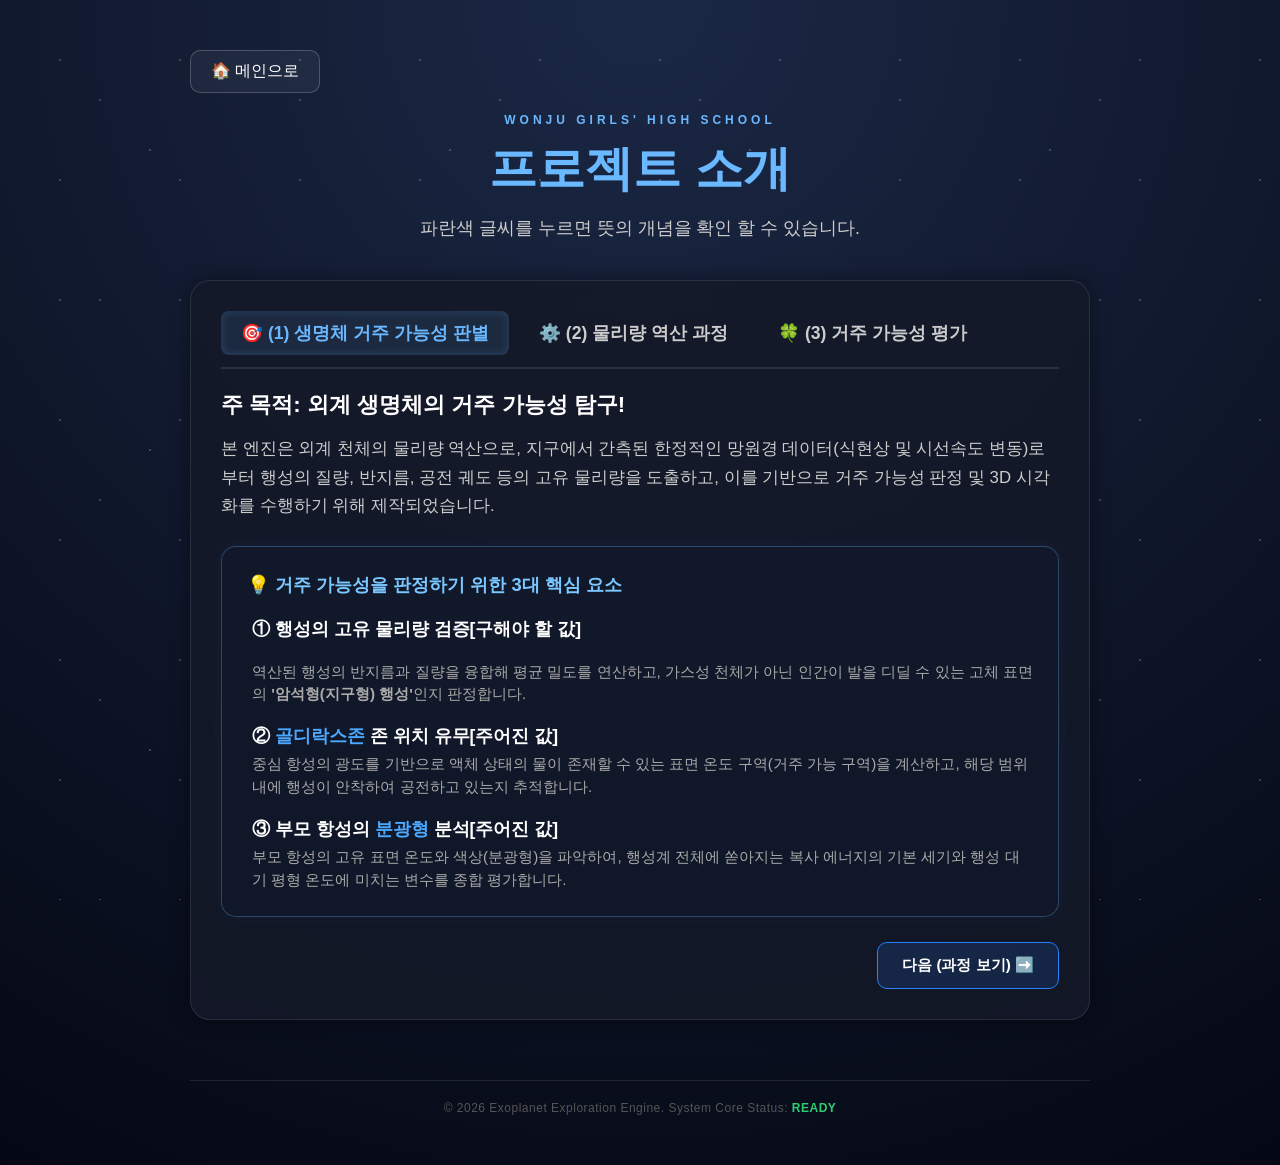
==== about.html @ 078c5d53 "Add files via upload" ====
<!DOCTYPE html>
<html lang="ko">
<head>
    <meta charset="UTF-8">
    <meta name="viewport" content="width=device-width, initial-scale=1.0">
    <title>About - Exoplanet Exploration Engine</title>
    
    <!-- 공통 메인 스타일시트 연결 -->
    <link rel="stylesheet" href="style.css">
    
    <style>
        /* 추가적인 약식 레이아웃 보정용 스타일 */
        .container {
            max-width: 900px;
            margin: 0 auto;
            padding: 20px 0;
        }
        .btn-back-wrapper {
            margin-bottom: 20px;
        }

        /* ========================================================
           ⚠️ [오류 해결 핵심] 서브 섹션 탭 전환용 디스플레이 제어
           ======================================================== */
        .sub-section {
            display: none; /* 평소에는 화면에서 아예 숨김 */
            opacity: 0;
        }
        
        .sub-section.active {
            display: block; /* active 클래스가 붙은 탭만 화면에 표시 */
            animation: subFadeIn 0.5s ease-out forwards;
        }

        @keyframes subFadeIn {
            from { opacity: 0; transform: translateY(10px); }
            to { opacity: 1; transform: translateY(0); }
        }
    </style>
</head>
<body>

<div class="container">

    <!-- 🏠 메인 화면 복귀 버튼 -->
    <div class="btn-back-wrapper">
        <button onclick="location.href='index.html'" style="background: rgba(255,255,255,0.05); border: 1px solid rgba(255,255,255,0.2); padding: 10px 20px;">
            🏠 메인으로
        </button>
    </div>

    <!-- 🚀 대헤더 (index.html 컨셉 상속) -->
    <header>
        <div class="agency-tag">Wonju Girls' High School</div>
        <h1>프로젝트 소개</h1>
        <p>파란색 글씨를 누르면 뜻의 개념을 확인 할 수 있습니다.</p>
    </header>

    <main>
        <!-- 프로젝트 목표 / 과정 / 평가 인터랙티브 카드 -->
        <section class="section-container">
            
            <!-- 상단 제어 탭 메뉴 (3개로 확장) -->
            <div class="tab-menu" style="display: flex; gap: 10px; margin-bottom: 20px;">
                <button id="tab-goal" class="tab-btn active" onclick="switchSubSection('goal')">🎯 (1) 생명체 거주 가능성 판별</button>
                <button id="tab-process" class="tab-btn" onclick="switchSubSection('process')">⚙️ (2) 물리량 역산 과정</button>
                <button id="tab-eval" class="tab-btn" onclick="switchSubSection('eval')">🍀 (3) 거주 가능성 평가</button>
            </div>

            <!-- 내용 래퍼 슬라이드 -->
            <div class="slider-wrapper">
                
                <!-- [서브 섹션 A] 프로젝트 목표 -->
                <div id="sub-goal" class="sub-section active">
                    <div class="content-box">
                        <h3>주 목적: 외계 생명체의 거주 가능성 탐구!</h3>
                        <p>본 엔진은 외계 천체의 물리량 역산으로, 지구에서 간측된 한정적인 망원경 데이터(식현상 및 시선속도 변동)로부터 행성의 질량, 반지름, 공전 궤도 등의 고유 물리량을 도출하고, 이를 기반으로 거주 가능성 판정 및 3D 시각화를 수행하기 위해 제작되었습니다. </p>
                        
                          <!-- 3대 조건 하이라이트 박스 -->
                        <div class="highlight-box">
                            <h4>💡 거주 가능성을 판정하기 위한 3대 핵심 요소</h4>
                            <ul class="clean-list">
                                <li>
                                    <strong >① 행성의 고유 물리량 검증[구해야 할 값]</strong><p></p>
                                    <span class="desc">역산된 행성의 반지름과 질량을 융합해 평균 밀도를 연산하고, 가스성 천체가 아닌 인간이 발을 디딜 수 있는 고체 표면의 <b>'암석형(지구형) 행성'</b>인지 판정합니다.</span>
                                </li>
                                <li>
                                    <strong>② <span style="color:rgb(77, 169, 255)", onclick="showWordMeaning(event, '골디락스존', '행성 표면에 액체 상태의 물이 존재할 수 있는 적절한 거리의 영역,  행성이 부모항성에서 너무 가까우면 물이 모두 증발하고,너무 멀면 물이 얼어붙는다.')">골디락스존 </span> 존 위치 유무[주어진 값]</strong>
                                    <span class="desc">중심 항성의 광도를 기반으로 액체 상태의 물이 존재할 수 있는 표면 온도 구역(거주 가능 구역)을 계산하고, 해당 범위 내에 행성이 안착하여 공전하고 있는지 추적합니다.</span>
                                </li>
                                <li>
                                    <strong>③ 부모 항성의 <span style="color:rgb(77, 169, 255)", onclick="showWordMeaning(event, '분광형', '별의 표면 온도와 빛의 스펙트럼 특성에 따라 별을 분류한 기준 , O B A F G K M 순으로 있으며 태양은 M형에 속함.')">분광형</span> 분석[주어진 값]</strong>
                                    <span class="desc">부모 항성의 고유 표면 온도와 색상(분광형)을 파악하여, 행성계 전체에 쏟아지는 복사 에너지의 기본 세기와 행성 대기 평형 온도에 미치는 변수를 종합 평가합니다.</span>
                                </li>
                            </ul>
                        </div>
                    </div>
                    
                    <!-- 우측 하단 다음 가기 버튼 -->
                    <div style="text-align: right; margin-top: 25px;">
                        <button class="next-slide-btn" onclick="switchSubSection('process')">다음 (과정 보기) ➡️</button>
                    </div>
                </div>


          <!-- [서브 섹션 B] 탐사 및 분석 과정 -->
                <div id="sub-process" class="sub-section">
                    <div class="content-box">
                        <h3><strong>① 행성의 고유 물리량 값</strong>을 위한<span style="color:rgb(77, 169, 255)", onclick="showWordMeaning(event, '역산과정', '역산 = 결과나 관측값으로부터 원래의 물리량이나 원인을 거꾸로 계산하는 것.')">역산 과정! </span> </h3>
                        
                        <!-- 전제 조건 가이드 박스 -->
                        <div class="premise-box">
                            <strong>📌 탐사 전제 조건 안내</strong><br>
                            지구의 고성능 천체 망원경으로 외계 행성계를 관측할 때, <u>부모 항성의 기본 제원(질량, 반지름 등)은 기확보했으나 행성의 물리적 수치는 전혀 모르는 상태</u>에서 출발합니다. 즉, 식현상으로 인한 광도 저하나 도플러 효과에 의한 시선속도 흔들림처럼 <b>망원경으로 간접 관측해 낸 힌트 데이터만 쥔 상태를 전제</b>로 역산 연산이 시작됩니다.
                        </div>

                        <!-- 촘촘한 플로우차트 대시보드 -->
                        <div class="flowchart">
                            <div class="flow-step">
                                <div class="step-num">01</div>
                                <div class="step-txt">
                                    <strong>간접 관측 데이터 확보</strong>
                                    <small>항성 기본 스펙 기반, 행성 통과에 의한 빛 감소량 & 항성의 흔들림 속도 측정</small>
                                </div>
                            </div>
                            <div class="flow-arrow">⬇️</div>
  <div class="flow-step">
    <div class="step-num">02</div>
    <div class="step-txt">
        <strong>물리량 역산 과정 </strong>
        <small>정방향 예측이 아닌, 관측된 결과치 플럭스에서 수식을 통해 본래의 물리량을 거꾸로 도출</small>
        
        <!-- ========================================================
             🔬 역산 엔진에 사용된 6대 핵심 물리 공식 라인업 (한글 명칭 버전)
             ======================================================== -->
        <div class="formula-grid" style="display: grid; grid-template-columns: repeat(2, 1fr); gap: 12px; margin-top: 15px; text-align: left;">
            
            <!-- 1. 식현상과 행성 반지름 -->
            <div class="formula-card" style="background: rgba(255,255,255,0.02); border: 1px solid rgba(106, 184, 255, 0.2); border-radius: 6px; padding: 10px 12px;">
                <span style="color: #6ab8ff; font-size: 0.8rem; font-weight: bold; display: block; margin-bottom: 2px;">① 행성 반지름 역산 (식현상)</span>
                <span style="font-family: 'Courier New', monospace; color: #fff; font-size: 0.9rem; display: block; margin-bottom: 4px; letter-spacing: -0.5px;">행성 반지름 = 항성 반지름 × √광도 감소량</span>
                <small style="color: #aaa; font-size: 0.75rem; display: block; line-height: 1.3;">행성이 별을 가릴 때 발생하는 빛의 감소 비율(식현상 깊이)을 분석하여 행성의 실제 크기를 도출</small>
            </div>

            <!-- 2. 시선속도와 행성 질량 -->
            <div class="formula-card" style="background: rgba(255,255,255,0.02); border: 1px solid rgba(106, 184, 255, 0.2); border-radius: 6px; padding: 10px 12px;">
                <span style="color: #6ab8ff; font-size: 0.8rem; font-weight: bold; display: block; margin-bottom: 2px;">② 행성 최소 질량 역산 (시선속도)</span>
                <span style="font-family: 'Courier New', monospace; color: #fff; font-size: 0.9rem; display: block; margin-bottom: 4px; letter-spacing: -0.5px;">행성 질량 ∝ 시선속도 변화량 × 항성 질량^(2/3) × 공전 주기^(1/3)</span>
                <small style="color: #aaa; font-size: 0.75rem; display: block; line-height: 1.3;">중력 인력으로 인해 흔들리는 부모 항성의 시선속도 크기와 공전 주기를 측정하여 행성의 최소 질량을 계산</small>
            </div>

            <!-- 3. 케플러 제3법칙 -->
            <div class="formula-card" style="background: rgba(255,255,255,0.02); border: 1px solid rgba(106, 184, 255, 0.2); border-radius: 6px; padding: 10px 12px;">
                <span style="color: #6ab8ff; font-size: 0.8rem; font-weight: bold; display: block; margin-bottom: 2px;">③ 공전 궤도 장반경 (조화의 법칙)</span>
                <span style="font-family: 'Courier New', monospace; color: #fff; font-size: 0.9rem; display: block; margin-bottom: 4px; letter-spacing: -0.5px;">공전 궤도 반지름^3 = 공전 주기^2 × 항성 질량</span>
                <small style="color: #aaa; font-size: 0.75rem; display: block; line-height: 1.3;">케플러 제3법칙(조화의 법칙)을 통해 관측된 행성의 공전 주기와 항성 무게로부터 둘 사이의 평균 거리를 산출</small>
            </div>

            <!-- 4. 부모 항성의 광도 -->
            <div class="formula-card" style="background: rgba(255,255,255,0.02); border: 1px solid rgba(106, 184, 255, 0.2); border-radius: 6px; padding: 10px 12px;">
                <span style="color: #6ab8ff; font-size: 0.8rem; font-weight: bold; display: block; margin-bottom: 2px;">④ 부모 항성의 절대 광도 연산</span>
                <span style="font-family: 'Courier New', monospace; color: #fff; font-size: 0.9rem; display: block; margin-bottom: 4px; letter-spacing: -0.5px;">항성 광도 = 4π × 항성 반지름^2 × 슈테판상수 × 항성 온도^4</span>
                <small style="color: #aaa; font-size: 0.75rem; display: block; line-height: 1.3;">슈테판-볼츠만 법칙을 적용하여 부모 항성의 크기와 표면 온도로부터 별이 초당 방출하는 총 에너지를 계산</small>
            </div>

            <!-- 5. 행성 대기 평형 온도 -->
            <div class="formula-card" style="background: rgba(255,255,255,0.02); border: 1px solid rgba(106, 184, 255, 0.2); border-radius: 6px; padding: 10px 12px;">
                <span style="color: #6ab8ff; font-size: 0.8rem; font-weight: bold; display: block; margin-bottom: 2px;">⑤ 행성 대기 평형 온도 역산</span>
                <span style="font-family: 'Courier New', monospace; color: #fff; font-size: 0.9rem; display: block; margin-bottom: 4px; letter-spacing: -0.5px;">행성 온도 = 항성 온도 × √(항성 반지름 / (2 × 공전 궤도 반지름)) × (1 - 반사율)^(1/4)</span>
                <small style="color: #aaa; font-size: 0.75rem; display: block; line-height: 1.3;">별과 행성의 거리, 항성의 열에너지, 행성 표면의 빛 반사율을 종합하여 대기가 도달할 열평형 온도를 추정</small>
            </div>

            <!-- 6. 행성 평균 밀도 -->
            <div class="formula-card" style="background: rgba(255,255,255,0.02); border: 1px solid rgba(106, 184, 255, 0.2); border-radius: 6px; padding: 10px 12px;">
                <span style="color: #6ab8ff; font-size: 0.8rem; font-weight: bold; display: block; margin-bottom: 2px;">⑥ 행성 평균 밀도 및 성분 판정</span>
                <span style="font-family: 'Courier New', monospace; color: #fff; font-size: 0.9rem; display: block; margin-bottom: 4px; letter-spacing: -0.5px;">행성 밀도 = 행성 질량 / ((4/3) × π × 행성 반지름^3)</span>
                <small style="color: #aaa; font-size: 0.75rem; display: block; line-height: 1.3;">최종 역산된 질량과 부피를 이용해 평균 밀도를 구하고 목성형(가스)인지 지구형(암석)인지 판정</small>
            </div>

        </div>
    </div>
</div>
                            
                            <div class="flow-arrow">⬇️</div>
                            <div class="flow-step">
                                <div class="step-num">03</div>
                                <div class="step-txt">
                                    <strong>계산된 물리량 확정</strong>
                                    <small>연산 수식 체인을 통과하여 행성의 실제 반지름, 질량, 공전 궤도 반경 데이터 결정</small>

                                </div>
                            </div>
                        </div>
                    </div>
                    <div style="text-align: right; margin-top: 25px;">
                        <button class="next-slide-btn" onclick="switchSubSection('eval')">다음 (평가 보기) ➡️</button>
                    </div>
                </div>

                <!-- [서브 섹션 C] 거주 가능성 평가 (새로 이동해 온 04, 05단계) -->
                <div id="sub-eval" class="sub-section">
                    <div class="content-box">
                       
                    

                        <div class="flowchart">
                            <div class="flow-step" >
                                <div class="step-num" >04</div>
                                <div class="step-txt">
                                    <strong>거주 가능성 평가</strong>
                                    <p>각 요소에 가중치 줘서 퍼센트로 계산</p>
                                      <strong>① 행성의 고유 물리량 값 *0.2</strong>
                        <strong>② 골디락스존 위치 유무 *0.4</strong>
                        <strong>③ 부모항성의 분광형 * 0.4</strong>
                        <strong>=> ??? %</strong>
                                </div>
                            </div>
                            <div class="flow-arrow">⬇️</div>
                            <div class="flow-step" >
                                <div class="step-num" >05</div>
                                <div class="step-txt">
                                    <strong>행성 3D 그래픽 시각화</strong>
                                    <small>Three.js WebGL 엔진을 연동하여 계산된 물리적 스케일, 항성과의 거리, 표면 환경 상태를 반영한 가상 행성 공간 구현 및 DB 등록</small>
                                </div>

                                
                            </div>
                             <div class="flow-step" >
                             
                                <div class="step-txt">
                                    <strong>+ 거주가능성 60% 이상시 외계인 등장 기능!</strong>
                                    
                                </div>

                                
                            </div>
                            
                            
                        </div>
                    </div>
                    <div style="text-align: left; margin-top: 25px;">
                        <button class="next-slide-btn" onclick="switchSubSection('process')">⬅️ 이전 (과정 보기)</button>
                    </div>
                </div>

            </div>
        </section>
        
        <!-- 💡 4) 계산 이론과 5) 사용된 데이터 카드가 들어설 공간 레이아웃 예약 -->
        <div id="about-theory-placeholder"></div>
        <div id="about-data-placeholder"></div>
    </main>

    <!-- 🌌 푸터 -->
    <footer class="intro-footer" style="text-align: center; margin-top: 60px; border-top: 1px solid rgba(255,255,255,0.1); padding-top: 20px;">
        <p>© 2026 Exoplanet Exploration Engine. System Core Status: <span class="status-online">READY</span></p>
    </footer>

</div>

<!-- ⚙️ 탭 전환 인터랙티브 자바스크립트 엔진 -->
<script>
function switchSubSection(type) {
    // 1. 모든 서브 섹션 화면 비활성화 및 숨김
    document.getElementById('sub-goal').classList.remove('active');
    document.getElementById('sub-process').classList.remove('active');
    document.getElementById('sub-eval').classList.remove('active');
    
    // 2. 상단 모든 탭 버튼 활성화 불빛 제거
    document.getElementById('tab-goal').classList.remove('active');
    document.getElementById('tab-process').classList.remove('active');
    document.getElementById('tab-eval').classList.remove('active');

    // 3. 사용자가 누른 서브 타겟만 명확하게 활성화 전환
    if (type === 'goal') {
        document.getElementById('sub-goal').classList.add('active');
        document.getElementById('tab-goal').classList.add('active');
    } else if (type === 'process') {
        document.getElementById('sub-process').classList.add('active');
        document.getElementById('tab-process').classList.add('active');
    } else if (type === 'eval') {
        document.getElementById('sub-eval').classList.add('active');
        document.getElementById('tab-eval').classList.add('active');
    }
}
// 단어 뜻 말풍선 팝업 띄우기
function showWordMeaning(event, word, definition) {
    // 이벤트 전파를 막아서 document 클릭 이벤트와 겹치지 않게 함
    event.stopPropagation();

    // 기존에 열려있는 말풍선 팝업이 있다면 먼저 제거
    const prevTooltip = document.getElementById('word-tooltip-box');
    if (prevTooltip) prevTooltip.remove();

    // 말풍선 레이아웃 생성
    const tooltip = document.createElement('div');
    tooltip.id = 'word-tooltip-box';
    tooltip.style = `
        position: absolute;
        background: #11192c;
        border: 1px solid #6ab8ff;
        border-radius: 8px;
        padding: 12px 16px;
        max-width: 280px;
        box-shadow: 0 6px 20px rgba(0, 0, 0, 0.7), 0 0 10px rgba(106, 184, 255, 0.2);
        z-index: 1000;
        font-size: 0.9rem;
        line-height: 1.5;
        color: #cccccc;
        word-break: keep-all;
    `;

    // 안에 들어갈 내용 세팅 (단어 제목은 밝은 하늘색)
    tooltip.innerHTML = `
        <strong style="display:block; color:#6ab8ff; margin-bottom:4px;">💡 ${word}</strong>
        <span>${definition}</span>
    `;

    document.body.appendChild(tooltip);

    // 클릭한 요소(span)의 화면상 절대 위치 계산
    const rect = event.target.getBoundingClientRect();
    const scrollTop = window.pageYOffset || document.documentElement.scrollTop;
    const scrollLeft = window.pageXOffset || document.documentElement.scrollLeft;

    // 말풍선이 단어 바로 위에 위치하도록 좌표 설정 (단어 중앙 정렬 및 위로 8px 띄움)
    tooltip.style.left = (rect.left + scrollLeft + rect.width / 2 - tooltip.offsetWidth / 2) + 'px';
    tooltip.style.top = (rect.top + scrollTop - tooltip.offsetHeight - 8) + 'px';
}

// 화면의 다른 아무 곳이나 누르면 뜬 말풍선이 자동으로 닫히도록 설정
document.addEventListener('click', function() {
    const tooltip = document.getElementById('word-tooltip-box');
    if (tooltip) tooltip.remove();
});
</script>

</body>
</html>
---- style.css ----
/* ===== 기본 설정 ===== */
*{
    margin:0;
    padding:0;
    box-sizing:border-box;
}

body{
    background: radial-gradient(circle at top,#1b2845,#050814);
    color:white;
    font-family:'Segoe UI',sans-serif;
    min-height:100vh;
    padding:30px;
    overflow-x:hidden;
}

/* ===== 별 배경 효과 ===== */
body::before{
    content:'';
    position:fixed;
    width:100%;
    height:100%;
    top:0;
    left:0;
    background-image:
        radial-gradient(white 1px,transparent 1px),
        radial-gradient(white 1px,transparent 1px),
        radial-gradient(white 1px,transparent 1px);
    background-size: 120px 120px, 200px 200px, 300px 300px;
    opacity:0.2;
    z-index:-1;
}

/* ===== 헤더 ===== */
header{
    text-align:center;
    margin-bottom:40px;
}
header h1{
    font-size:3rem;
    margin-bottom:15px;
    color:#6ab8ff;
}
header p{
    color:#cccccc;
    font-size:1.1rem;
}

/* ===== 카드 ===== */
.card{
    background:rgba(20,25,40,0.85);
    border:1px solid rgba(255,255,255,0.1);
    border-radius:20px;
    padding:25px;
    margin-bottom:30px;
    box-shadow: 0 0 20px rgba(0,0,0,0.4);
    backdrop-filter:blur(10px);
}
.card h2{
    margin-bottom:20px;
    color:#7cc7ff;
}

/* ===== 메인 버튼 ===== */
.main-panel{
    text-align:center;
    margin-bottom:30px;
}
button{
    background:#2a7fff;
    color:white;
    border:none;
    border-radius:10px;
    padding:15px 25px;
    font-size:16px;
    cursor:pointer;
    transition:0.3s;
}
button:hover{
    transform:scale(1.05);
    background:#4492ff;
}

/* ===== 관측 데이터 ===== */
.grid{
    display:grid;
    grid-template-columns:1fr 1fr;
    gap:20px;
}
.item{
    background:#11192c;
    padding:20px;
    border-radius:15px;
}
.item h3{
    margin-bottom:15px;
    color:#79d6ff;
}
.item p{
    margin:10px 0;
    line-height:1.6;
}

/* ===== 계산 과정 ===== */
#calculationLog{
    background:black;
    border-radius:15px;
    padding:20px;
    font-family:Consolas,monospace;
    line-height:1.8;
    min-height:250px;
    overflow:auto;
    border:1px solid #333;
}

/* ===== 테이블 ===== */
table{
    width:100%;
    border-collapse:collapse;
}
th{
    background:#203860;
    padding:15px;
}
td{
    padding:15px;
    text-align:center;
    border-bottom:1px solid rgba(255,255,255,0.1);
}

/* ===== 거주 가능성 ===== */
.habitability{
    text-align:center;
}
.percent{
    width:170px;
    height:170px;
    border-radius:50%;
    border:8px solid #3da8ff;
    margin:auto;
    display:flex;
    justify-content:center;
    align-items:center;
    font-size:2rem;
    font-weight:bold;
    box-shadow: 0 0 30px rgba(61,168,255,0.5);
}
#habitabilityLevel{
    margin-top:20px;
    font-size:1.8rem;
}
#habitabilityReason{
    margin-top:15px;
    color:#cccccc;
}

/* ===== 시뮬레이션 통합 뷰 레이아웃 고도화 ===== */
.simulation-wrapper {
    position: relative;
    width: 100%;
    height: 550px;
    border-radius: 15px;
    overflow: hidden;
    border: 1px solid rgba(255, 255, 255, 0.1);
}

/* 하단의 Three.js 3D 공간 */
#canvas-container {
    width: 100%;
    height: 100%;
    background-color: #02040a;
    position: absolute;
    top: 0;
    left: 0;
    z-index: 1;
    cursor: grab;
}
#canvas-container:active {
    cursor: grabbing;
}

/* 3D 화면 위의 2D 정보 레이어 HUD (마우스 클릭 무시 처리) */
.hud-layer {
    position: absolute;
    top: 0;
    left: 0;
    width: 100%;
    height: 100%;
    z-index: 2;
    pointer-events: none; /* 중요: 클릭이나 마우스 회전 드래그가 뚫고 아래 3D 캔버스로 전달되게 설정 */
    display: flex;
    justify-content: space-between;
    padding: 20px;
}

/* HUD 개별 유리 판넬 효과 */
.hud-panel {
    background: rgba(10, 15, 30, 0.75);
    border: 1px solid rgba(255, 255, 255, 0.15);
    border-radius: 12px;
    padding: 15px;
    pointer-events: auto; /* HUD 패널 내부 요소들은 클릭 및 호버가 가능하게 환원 */
    backdrop-filter: blur(8px);
    box-shadow: 0 4px 15px rgba(0,0,0,0.5);
    height: fit-content;
}

/* 1. 스펙 인디케이터 패널 */
.spec-indicator {
    width: 260px;
}
.spec-indicator h3 {
    font-size: 1rem;
    color: #6ab8ff;
    margin-bottom: 12px;
    border-bottom: 1px solid rgba(255,255,255,0.1);
    padding-bottom: 5px;
}
.spec-item {
    font-size: 0.9rem;
    margin: 10px 0;
    display: flex;
    align-items: center;
    color: #ddd;
}
.spec-item span {
    color: #ff9900;
    margin: 0 8px;
    font-weight: bold;
}
.spec-item strong {
    color: #fff;
    text-shadow: 0 0 5px rgba(255,255,255,0.4);
}

/* 2. 2D 비교 패널 */
.size-comparison {
    width: 280px;
}
.size-comparison h3 {
    font-size: 1rem;
    color: #6ab8ff;
    margin-bottom: 12px;
    border-bottom: 1px solid rgba(255,255,255,0.1);
    padding-bottom: 5px;
}
.comp-box {
    display: flex;
    justify-content: space-around;
    align-items: flex-end;
    min-height: 120px;
    padding: 10px 0;
}
.planet-circle-wrapper {
    display: flex;
    flex-direction: column;
    align-items: center;
    font-size: 0.75rem;
    color: #ccc;
    width: 50%;
    text-align: center;
}

/* 크기 비교용 2D 원형 공통 디자인 */
.circle {
    border-radius: 50%;
    margin-bottom: 10px;
    transition: width 0.5s, height 0.5s, background 0.5s;
    box-shadow: inset -4px -4px 10px rgba(0,0,0,0.6);
}
/* 지구 기준 크기 */
.earth-circle {
    width: 30px;
    height: 30px;
    background: radial-gradient(circle at 30% 30%, #5ce1e6, #004b93);
    box-shadow: 0 0 10px rgba(92, 225, 230, 0.5);
}
/* 로드될 가변 외계행성 크기 */
.exoplanet-circle {
    width: 30px;
    height: 30px;
    background: #555;
}

/* ===== 외계인 안정화 크기 ===== */
#alien{
    min-height: 200px;
    display: flex;
    justify-content: center;
    align-items: center;
    background: #11192c;
    border-radius: 20px;
    padding: 20px;
}

/* ===== 슬라이더 ===== */
.sliderBox{
    margin:25px 0;
}
.sliderBox label{
    display:block;
    margin-bottom:10px;
}
.sliderBox input{
    width:100%;
}
.sliderBox span{
    display:block;
    margin-top:10px;
    color:#7fd2ff;
}

/* ===== 반응형 ===== */
@media(max-width:900px){
    .grid{
        grid-template-columns:1fr;
    }
    .hud-layer {
        flex-direction: column;
        gap: 15px;
        overflow-y: auto;
    }
    .spec-indicator, .size-comparison {
        width: 100%;
    }
}


/* ===== 인트로 페이지 전용 스타일 ===== */
.intro-body {
    display: flex;
    justify-content: center;
    align-items: center;
    min-height: 100vh;
    padding: 20px;
    background: radial-gradient(circle at center, #0d1b2a, #010811);
}

.intro-container {
    max-width: 700px;
    width: 100%;
    background: rgba(10, 15, 30, 0.75);
    border: 1px solid rgba(106, 184, 255, 0.2);
    border-radius: 24px;
    padding: 50px 40px;
    box-shadow: 0 0 40px rgba(0, 0, 0, 0.6), inset 0 0 20px rgba(106, 184, 255, 0.05);
    backdrop-filter: blur(15px);
    text-align: center;
}

.agency-tag {
    font-size: 0.75rem;
    letter-spacing: 4px;
    color: #6ab8ff;
    font-weight: bold;
    margin-bottom: 10px;
    text-transform: uppercase;
}

.intro-header h1 {
    font-size: 3.5rem;
    font-weight: 900;
    line-height: 1.1;
    letter-spacing: -1px;
    color: #fff;
    margin-bottom: 15px;
}

.intro-header .highlight {
    color: #2a7fff;
    text-shadow: 0 0 20px rgba(42, 127, 255, 0.4);
}

.intro-subtitle {
    color: #aaa;
    font-size: 1rem;
    font-weight: 300;
}

.intro-divider {
    border: 0;
    height: 1px;
    background: linear-gradient(to right, transparent, rgba(106, 184, 255, 0.3), transparent);
    margin: 35px 0;
}

.selection-guide {
    font-size: 0.9rem;
    color: #7cc7ff;
    margin-bottom: 25px;
    letter-spacing: 1px;
}

/* 네온 링크 버튼 그룹 */
.btn-group {
    display: flex;
    flex-direction: column;
    gap: 20px;
}

.nav-btn {
    width: 100%;
    display: flex;
    align-items: center;
    background: rgba(255, 255, 255, 0.03);
    border: 1px solid rgba(255, 255, 255, 0.1);
    border-radius: 16px;
    padding: 20px 25px;
    text-align: left;
    transition: all 0.3s cubic-bezier(0.25, 0.8, 0.25, 1);
    cursor: pointer;
}

.btn-icon {
    font-size: 2rem;
    margin-right: 20px;
    transition: transform 0.3s;
}

.btn-text {
    display: flex;
    flex-direction: column;
}

.btn-title {
    font-size: 1.2rem;
    font-weight: bold;
    color: #fff;
    margin-bottom: 4px;
}

.btn-desc {
    font-size: 0.85rem;
    color: #888;
    line-height: 1.4;
}

/* 마우스 호버 효과 (인터랙티브 테크 감성) */
.nav-btn:hover {
    transform: translateY(-3px);
    background: rgba(42, 127, 255, 0.1);
    box-shadow: 0 10px 20px rgba(0, 0, 0, 0.3);
}

.real-data-btn:hover {
    border-color: #2a7fff;
}
.real-data-btn:hover .btn-title {
    color: #6ab8ff;
}
.real-data-btn:hover .btn-icon {
    transform: scale(1.1) rotate(-10deg);
}

.virtual-data-btn:hover {
    border-color: #e28743;
}
.virtual-data-btn:hover .btn-title {
    color: #e28743;
}
.virtual-data-btn:hover .btn-icon {
    transform: scale(1.1) rotate(10deg);
}

.about-data-btn:hover {
    border-color: #ff2a2a;
}
.about-data-btn:hover .btn-title {
    color: #6ab8ff;
}
.about-data-btn:hover .btn-icon {
    transform: scale(1.1) rotate(-10deg);
}

.archive-data-btn:hover {
    border-color: #ff2a2a;
}
.about-data-btn:hover .btn-title {
    color: #6ab8ff;
}
.about-data-btn:hover .btn-icon {
    transform: scale(1.1) rotate(-10deg);
}
/* 푸터 */
.intro-footer {
    margin-top: 40px;
    font-size: 0.75rem;
    color: #555;
    letter-spacing: 0.5px;
}
.status-online {
    color: #2ecc71;
    font-weight: bold;
}

/* ========================================================
   ✨ 외계행성 탐사 엔진: 섹션 순차 노출 애니메이션 스타일
   ======================================================== */

/* 1. 처음에 숨겨둘 섹션들의 초기 상태 설정 */
.step-section {
    display: none;             /* 아예 공간 차지하지 않도록 숨김 */
    opacity: 0;                /* 투명하게 */
    transform: translateY(25px); /* 아래에서 위로 올라오는 연출을 위해 약간 내림 */
    transition: opacity 0.6s ease-out, transform 0.6s ease-out; /* 부드러운 전환 효과 */
}

/* 2. 자바스크립트로 .active 클래스가 붙었을 때 나타나는 스타일 */
.step-section.active {
    display: block;            /* 화면에 표시 */
    animation: slideUpFadeIn 0.7s forwards ease-out; /* 등장 애니메이션 가동 */
}

/* 3. 부드럽게 올라오면서 나타나는 키프레임 애니메이션 */
@keyframes slideUpFadeIn {
    from {
        opacity: 0;
        transform: translateY(25px);

        transition: opacity 1.5s ease-in-out, transform 1.5s ease-out;
    }
    to {
        opacity: 3;
        transform: translateY(0);
    }
}


/* ========================================================
   ✨ [about.html] 프로젝트 목표 및 과정 전용 통일 스타일
   ======================================================== */

/* 1) 서브 섹션 카드 컨테이너 */
.section-container {
    background: rgba(20, 25, 40, 0.85);
    border: 1px solid rgba(255, 255, 255, 0.1);
    border-radius: 20px;
    padding: 30px;
    margin-top: 25px;
    box-shadow: 0 0 20px rgba(0, 0, 0, 0.4);
    backdrop-filter: blur(10px);
}

/* 2) 상단 탭 메뉴 */
.tab-menu {
    display: flex;
    gap: 15px;
    border-bottom: 2px solid rgba(255, 255, 255, 0.1);
    padding-bottom: 12px;
    margin-bottom: 25px;
}

.tab-btn {
    background: transparent;
    color: #cccccc;
    border: none;
    font-size: 1.1rem;
    font-weight: bold;
    padding: 10px 20px;
    cursor: pointer;
    border-radius: 8px;
    transition: all 0.3s ease;
}

/* 활성화된 탭 스타일 (메인 네온 블루 매칭) */
.tab-btn.active {
    color: #6ab8ff;
    background: rgba(106, 184, 255, 0.1);
    box-shadow: inset 0 0 10px rgba(106, 184, 255, 0.2);
}

.tab-btn:hover:not(.active) {
    color: #fff;
    background: rgba(255, 255, 255, 0.05);
}

/* 3) 내용 박스 타이틀 및 텍스트 */
.content-box h3 {
    font-size: 1.4rem;
    color: #fff;
    margin-bottom: 15px;
    display: flex;
    align-items: center;
    gap: 8px;
}

.content-box p {
    color: #cccccc;
    line-height: 1.7;
    font-size: 1.05rem;
    margin-bottom: 20px;
}

/* 4) 목표 하이라이트 박스 (HUD 인디케이터 스타일 매칭) */
.highlight-box {
    background: rgba(17, 25, 44, 0.7);
    border: 1px solid rgba(106, 184, 255, 0.3);
    padding: 25px;
    border-radius: 15px;
    margin-top: 25px;
    box-shadow: 0 0 15px rgba(106, 184, 255, 0.05);
}

.highlight-box h4 {
    color: #7cc7ff;
    font-size: 1.15rem;
    margin-bottom: 20px;
}

.clean-list {
    list-style: none;
    padding: 0;
    margin: 0;
}

.clean-list li {
    margin-bottom: 18px;
    padding-left: 5px;
}

.clean-list li:last-child {
    margin-bottom: 0;
}

.clean-list strong {
    display: block;
    color: #fff;
    font-size: 1.1rem;
    margin-bottom: 5px;
}

.clean-list .desc {
    color: #aaa;
    font-size: 0.95rem;
    line-height: 1.5;
    display: block;
}

/* 5) 전제 조건 안내 박스 (가상데이터 주황색 포인트 매칭) */
.premise-box {
    background: #0b0c10;
    border-left: 4px solid #e28743;
    padding: 18px;
    border-radius: 6px;
    margin-bottom: 30px;
    font-size: 0.95rem;
    line-height: 1.6;
    color: #ddd;
}

.premise-box strong {
    color: #e28743;
}

/* 6) 탐사 분석 과정 플로우차트 (기존 item 그리드 디자인 상속) */
.flowchart {
    display: flex;
    flex-direction: column;
    align-items: center;
    gap: 12px;
    width: 100%;
}

.flow-step {
    background: #11192c;
    border: 1px solid rgba(106, 184, 255, 0.15);
    border-radius: 15px;
    width: 100%;
    display: flex;
    align-items: center;
    padding: 15px 25px;
    box-sizing: border-box;
    transition: all 0.3s ease;
}

.flow-step:hover {
    border-color: rgba(106, 184, 255, 0.5);
    box-shadow: 0 0 15px rgba(106, 184, 255, 0.1);
    transform: translateX(5px);
}

.step-num {
    font-size: 1.6rem;
    font-weight: bold;
    color: #6ab8ff;
    margin-right: 25px;
    font-family: Consolas, monospace;
}

.step-txt {
    display: flex;
    flex-direction: column;
    gap: 4px;
}

.step-txt strong {
    font-size: 1.1rem;
    color: #fff;
}

.step-txt small {
    color: #888;
    font-size: 0.88rem;
}

.flow-arrow {
    color: #6ab8ff;
    font-size: 1.3rem;
    opacity: 0.6;
    margin: 2px 0;
    animation: pulse 2s infinite;
}

/* 7) 슬라이드 제어 버튼 (메인 버튼 스타일 계승) */
.next-slide-btn {
    background: rgba(42, 127, 255, 0.15);
    border: 1px solid #2a7fff;
    color: #fff;
    padding: 12px 24px;
    border-radius: 10px;
    cursor: pointer;
    font-size: 0.95rem;
    font-weight: bold;
    transition: 0.3s;
}

.next-slide-btn:hover {
    background: #2a7fff;
    box-shadow: 0 0 15px rgba(42, 127, 255, 0.4);
    transform: translateY(-2px);
}

/* 화살표 깜빡임 애니메이션 */
@keyframes pulse {
    0% { opacity: 0.3; transform: scale(0.95); }
    50% { opacity: 0.8; transform: scale(1.05); }
    100% { opacity: 0.3; transform: scale(0.95); }
}
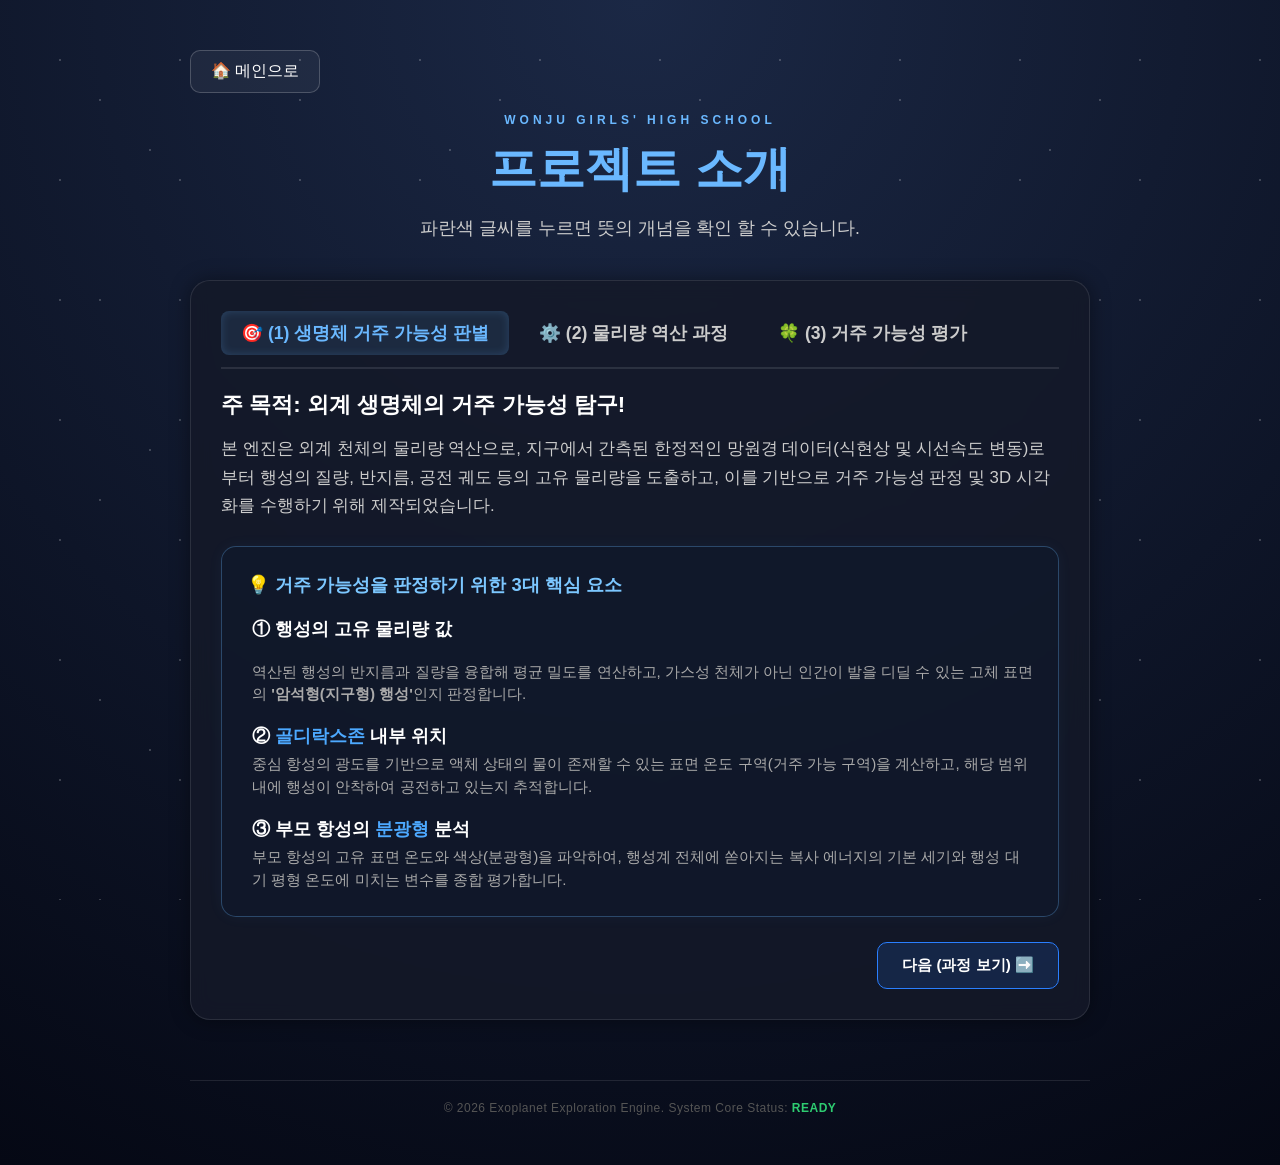
==== commit af6298a7: "Update about.html" ====
--- a/about.html
+++ b/about.html
@@ -2,9 +2,9 @@
 <html lang="ko">
 <head>
     <meta charset="UTF-8">
-    <meta name="viewport" content="width=device-width, initial-scale=1.0">
+    <meta name="viewport" content="width=device-width, initial-scale=0.6, maximum-scale=1.0, user-scalable=no">
     <title>About - Exoplanet Exploration Engine</title>
-    
+
     <!-- 공통 메인 스타일시트 연결 -->
     <link rel="stylesheet" href="style.css">
     
@@ -19,22 +19,59 @@
             margin-bottom: 20px;
         }
 
-        /* ========================================================
-           ⚠️ [오류 해결 핵심] 서브 섹션 탭 전환용 디스플레이 제어
-           ======================================================== */
+        /* 서브 섹션 탭 전환용 디스플레이 제어 */
         .sub-section {
-            display: none; /* 평소에는 화면에서 아예 숨김 */
+            display: none;
             opacity: 0;
         }
         
         .sub-section.active {
-            display: block; /* active 클래스가 붙은 탭만 화면에 표시 */
+            display: block;
             animation: subFadeIn 0.5s ease-out forwards;
         }
 
         @keyframes subFadeIn {
             from { opacity: 0; transform: translateY(10px); }
             to { opacity: 1; transform: translateY(0); }
+        }
+
+        /* 🍀 3번째 탭 정밀 정렬 보정용 전용 스타일 디자인 */
+        .eval-grid {
+            display: grid;
+            grid-template-columns: 1fr 1fr;
+            gap: 15px;
+            margin-top: 10px;
+            text-align: left;
+        }
+        .eval-card {
+            background: rgba(255,255,255,0.02); 
+            border: 1px solid rgba(46, 204, 113, 0.2); 
+            border-radius: 8px; 
+            padding: 14px;
+        }
+        .eval-card strong {
+            color: #2ecc71;
+            display: block;
+            margin-bottom: 6px;
+            font-size: 0.95rem;
+        }
+        .eval-card p {
+            font-size: 0.85rem !important;
+            color: #ccc !important;
+            line-height: 1.5 !important;
+            margin: 0 !important;
+        }
+        .alien-alert-box {
+            grid-column: span 2;
+            background: rgba(46, 204, 113, 0.08);
+            border: 1px dashed #2ecc71;
+            border-radius: 8px;
+            padding: 12px;
+            text-align: center;
+            font-weight: bold;
+            color: #2ecc71;
+            font-size: 0.95rem;
+            box-shadow: 0 0 10px rgba(46, 204, 113, 0.1);
         }
     </style>
 </head>
@@ -49,7 +86,7 @@
         </button>
     </div>
 
-    <!-- 🚀 대헤더 (index.html 컨셉 상속) -->
+    <!-- 🚀 대헤더 -->
     <header>
         <div class="agency-tag">Wonju Girls' High School</div>
         <h1>프로젝트 소개</h1>
@@ -60,7 +97,7 @@
         <!-- 프로젝트 목표 / 과정 / 평가 인터랙티브 카드 -->
         <section class="section-container">
             
-            <!-- 상단 제어 탭 메뉴 (3개로 확장) -->
+            <!-- 상단 제어 탭 메뉴 -->
             <div class="tab-menu" style="display: flex; gap: 10px; margin-bottom: 20px;">
                 <button id="tab-goal" class="tab-btn active" onclick="switchSubSection('goal')">🎯 (1) 생명체 거주 가능성 판별</button>
                 <button id="tab-process" class="tab-btn" onclick="switchSubSection('process')">⚙️ (2) 물리량 역산 과정</button>
@@ -76,110 +113,97 @@
                         <h3>주 목적: 외계 생명체의 거주 가능성 탐구!</h3>
                         <p>본 엔진은 외계 천체의 물리량 역산으로, 지구에서 간측된 한정적인 망원경 데이터(식현상 및 시선속도 변동)로부터 행성의 질량, 반지름, 공전 궤도 등의 고유 물리량을 도출하고, 이를 기반으로 거주 가능성 판정 및 3D 시각화를 수행하기 위해 제작되었습니다. </p>
                         
-                          <!-- 3대 조건 하이라이트 박스 -->
+                        <!-- 3대 조건 하이라이트 박스 -->
                         <div class="highlight-box">
                             <h4>💡 거주 가능성을 판정하기 위한 3대 핵심 요소</h4>
                             <ul class="clean-list">
                                 <li>
-                                    <strong >① 행성의 고유 물리량 검증[구해야 할 값]</strong><p></p>
+                                    <strong>① 행성의 고유 물리량 값</strong><p></p>
                                     <span class="desc">역산된 행성의 반지름과 질량을 융합해 평균 밀도를 연산하고, 가스성 천체가 아닌 인간이 발을 디딜 수 있는 고체 표면의 <b>'암석형(지구형) 행성'</b>인지 판정합니다.</span>
                                 </li>
                                 <li>
-                                    <strong>② <span style="color:rgb(77, 169, 255)", onclick="showWordMeaning(event, '골디락스존', '행성 표면에 액체 상태의 물이 존재할 수 있는 적절한 거리의 영역,  행성이 부모항성에서 너무 가까우면 물이 모두 증발하고,너무 멀면 물이 얼어붙는다.')">골디락스존 </span> 존 위치 유무[주어진 값]</strong>
+                                    <strong>② <span style="color:rgb(77, 169, 255);" onclick="showWordMeaning(event, '골디락스존', '행성 표면에 액체 상태의 물이 존재할 수 있는 적절한 거리의 영역, 행성이 부모항성에서 너무 가까우면 물이 모두 증발하고,너무 멀면 물이 얼어붙는다.')">골디락스존 </span>내부 위치 </strong>
                                     <span class="desc">중심 항성의 광도를 기반으로 액체 상태의 물이 존재할 수 있는 표면 온도 구역(거주 가능 구역)을 계산하고, 해당 범위 내에 행성이 안착하여 공전하고 있는지 추적합니다.</span>
                                 </li>
                                 <li>
-                                    <strong>③ 부모 항성의 <span style="color:rgb(77, 169, 255)", onclick="showWordMeaning(event, '분광형', '별의 표면 온도와 빛의 스펙트럼 특성에 따라 별을 분류한 기준 , O B A F G K M 순으로 있으며 태양은 M형에 속함.')">분광형</span> 분석[주어진 값]</strong>
+                                    <!-- 🚨 [팩트 체크 완료] 태양 분광형 설명 G형으로 수정!! -->
+                                    <strong>③ 부모 항성의 <span style="color:rgb(77, 169, 255);" onclick="showWordMeaning(event, '분광형', '별의 표면 온도와 스펙트럼 특성에 따른 분류 기준입니다. O-B-A-F-G-K-M 순으로 낮아지며, 우리 태양은 노란색 빛을 내는 \'G형\' 항성에 속합니다.')">분광형</span> 분석</strong>
                                     <span class="desc">부모 항성의 고유 표면 온도와 색상(분광형)을 파악하여, 행성계 전체에 쏟아지는 복사 에너지의 기본 세기와 행성 대기 평형 온도에 미치는 변수를 종합 평가합니다.</span>
                                 </li>
                             </ul>
                         </div>
                     </div>
                     
-                    <!-- 우측 하단 다음 가기 버튼 -->
                     <div style="text-align: right; margin-top: 25px;">
                         <button class="next-slide-btn" onclick="switchSubSection('process')">다음 (과정 보기) ➡️</button>
                     </div>
                 </div>
 
-
-          <!-- [서브 섹션 B] 탐사 및 분석 과정 -->
+                <!-- [서브 섹션 B] 탐사 및 분석 과정 -->
                 <div id="sub-process" class="sub-section">
                     <div class="content-box">
-                        <h3><strong>① 행성의 고유 물리량 값</strong>을 위한<span style="color:rgb(77, 169, 255)", onclick="showWordMeaning(event, '역산과정', '역산 = 결과나 관측값으로부터 원래의 물리량이나 원인을 거꾸로 계산하는 것.')">역산 과정! </span> </h3>
+                        <h3><strong>① 행성의 고유 물리량 값</strong>을 위한 <span style="color:rgb(77, 169, 255);" onclick="showWordMeaning(event, '역산과정', '역산 = 결과나 관측값으로부터 원래의 물리량이나 원인을 거꾸로 계산하는 것.')">역산 과정! </span> </h3>
                         
-                        <!-- 전제 조건 가이드 박스 -->
                         <div class="premise-box">
                             <strong>📌 탐사 전제 조건 안내</strong><br>
                             지구의 고성능 천체 망원경으로 외계 행성계를 관측할 때, <u>부모 항성의 기본 제원(질량, 반지름 등)은 기확보했으나 행성의 물리적 수치는 전혀 모르는 상태</u>에서 출발합니다. 즉, 식현상으로 인한 광도 저하나 도플러 효과에 의한 시선속도 흔들림처럼 <b>망원경으로 간접 관측해 낸 힌트 데이터만 쥔 상태를 전제</b>로 역산 연산이 시작됩니다.
                         </div>
 
-                        <!-- 촘촘한 플로우차트 대시보드 -->
+                        <!-- 플로우차트 대시보드 -->
                         <div class="flowchart">
                             <div class="flow-step">
                                 <div class="step-num">01</div>
                                 <div class="step-txt">
-                                    <strong>간접 관측 데이터 확보</strong>
-                                    <small>항성 기본 스펙 기반, 행성 통과에 의한 빛 감소량 & 항성의 흔들림 속도 측정</small>
+                                <strong>필터링한 관측 데이터 확보</strong>
+                                <small>Transit 관측법, 단일 항성계(Number of Stars=1), 검증된 외계행성만 추출</small>
+                            </div>
+                            </div>
+                            <div class="flow-arrow">⬇️</div>
+                            <div class="flow-step">
+                                <div class="step-num">02</div>
+                                <div class="step-txt">
+                                    <strong>물리량 역산 과정 </strong>
+                                    <small>정방향 예측이 아닌, 관측된 결과치 플럭스에서 수식을 통해 본래의 물리량을 거꾸로 도출</small>
+                                    
+                                    <div class="formula-grid" style="display: grid; grid-template-columns: repeat(2, 1fr); gap: 12px; margin-top: 15px; text-align: left;">
+                                        <div class="formula-card" style="background: rgba(255,255,255,0.02); border: 1px solid rgba(106, 184, 255, 0.2); border-radius: 6px; padding: 10px 12px;">
+                                            <span style="color: #6ab8ff; font-size: 0.8rem; font-weight: bold; display: block; margin-bottom: 2px;">① 행성 반지름 역산 (식현상)</span>
+                                            <span style="font-family: 'Courier New', monospace; color: #fff; font-size: 0.9rem; display: block; margin-bottom: 4px; letter-spacing: -0.5px;">행성 반지름 = 항성 반지름 × √광도 감소량</span>
+                                            <small style="color: #aaa; font-size: 0.75rem; display: block; line-height: 1.3;">행성이 별을 가릴 때 발생하는 빛의 감소 비율(식현상 깊이)을 분석하여 행성의 실제 크기를 도출</small>
+                                        </div>
+
+                                        <div class="formula-card" style="background: rgba(255,255,255,0.02); border: 1px solid rgba(106, 184, 255, 0.2); border-radius: 6px; padding: 10px 12px;">
+                                            <span style="color: #6ab8ff; font-size: 0.8rem; font-weight: bold; display: block; margin-bottom: 2px;">② 행성 최소 질량 역산 (시선속도)</span>
+                                            <span style="font-family: 'Courier New', monospace; color: #fff; font-size: 0.9rem; display: block; margin-bottom: 4px; letter-spacing: -0.5px;">행성 질량 ∝ 시선속도 변화량 × 항성 질량^(2/3) × 공전 주기^(1/3)</span>
+                                            <small style="color: #aaa; font-size: 0.75rem; display: block; line-height: 1.3;">중력 인력으로 인해 흔들리는 부모 항성의 시선속도 크기와 공전 주기를 측정하여 행성의 최소 질량을 계산</small>
+                                        </div>
+
+                                        <div class="formula-card" style="background: rgba(255,255,255,0.02); border: 1px solid rgba(106, 184, 255, 0.2); border-radius: 6px; padding: 10px 12px;">
+                                            <span style="color: #6ab8ff; font-size: 0.8rem; font-weight: bold; display: block; margin-bottom: 2px;">③ 공전 궤도 장반경 (조화의 법칙)</span>
+                                            <span style="font-family: 'Courier New', monospace; color: #fff; font-size: 0.9rem; display: block; margin-bottom: 4px; letter-spacing: -0.5px;">공전 궤도 반지름^3 = 공전 주기^2 × 항성 질량</span>
+                                            <small style="color: #aaa; font-size: 0.75rem; display: block; line-height: 1.3;">케플러 제3법칙(조화의 법칙)을 통해 관측된 행성의 공전 주기와 항성 무게로부터 둘 사이의 평균 거리를 산출</small>
+                                        </div>
+
+                                        <div class="formula-card" style="background: rgba(255,255,255,0.02); border: 1px solid rgba(106, 184, 255, 0.2); border-radius: 6px; padding: 10px 12px;">
+                                            <span style="color: #6ab8ff; font-size: 0.8rem; font-weight: bold; display: block; margin-bottom: 2px;">④ 부모 항성의 절대 광도 연산</span>
+                                            <span style="font-family: 'Courier New', monospace; color: #fff; font-size: 0.9rem; display: block; margin-bottom: 4px; letter-spacing: -0.5px;">항성 광도 = 4π × 항성 반지름^2 × 슈테판상수 × 항성 온도^4</span>
+                                            <small style="color: #aaa; font-size: 0.75rem; display: block; line-height: 1.3;">슈테판-볼츠만 법칙을 적용하여 부모 항성의 크기와 표면 온도로부터 별이 초당 방출하는 총 에너지를 계산</small>
+                                        </div>
+
+                                        <div class="formula-card" style="background: rgba(255,255,255,0.02); border: 1px solid rgba(106, 184, 255, 0.2); border-radius: 6px; padding: 10px 12px;">
+                                            <span style="color: #6ab8ff; font-size: 0.8rem; font-weight: bold; display: block; margin-bottom: 2px;">⑤ 행성 대기 평형 온도 역산</span>
+                                            <span style="font-family: 'Courier New', monospace; color: #fff; font-size: 0.9rem; display: block; margin-bottom: 4px; letter-spacing: -0.5px;">행성 온도 = 항성 온도 × √(항성 반지름 / (2 × 공전 궤도 반지름)) × (1 - 반사율)^(1/4)</span>
+                                            <small style="color: #aaa; font-size: 0.75rem; display: block; line-height: 1.3;">별과 행성의 거리, 항성의 열에너지, 행성 표면의 빛 반사율을 종합하여 대기가 도달할 열평형 온도를 추정</small>
+                                        </div>
+
+                                        <div class="formula-card" style="background: rgba(255,255,255,0.02); border: 1px solid rgba(106, 184, 255, 0.2); border-radius: 6px; padding: 10px 12px;">
+                                            <span style="color: #6ab8ff; font-size: 0.8rem; font-weight: bold; display: block; margin-bottom: 2px;">⑥ 행성 평균 밀도 및 성분 판정</span>
+                                            <span style="font-family: 'Courier New', monospace; color: #fff; font-size: 0.9rem; display: block; margin-bottom: 4px; letter-spacing: -0.5px;">행성 밀도 = 행성 질량 / ((4/3) × π × 행성 반지름^3)</span>
+                                            <small style="color: #aaa; font-size: 0.75rem; display: block; line-height: 1.3;">최종 역산된 질량과 부피를 이용해 평균 밀도를 구하고 목성형(가스)인지 지구형(암석)인지 판정</small>
+                                        </div>
+                                    </div>
                                 </div>
                             </div>
-                            <div class="flow-arrow">⬇️</div>
-  <div class="flow-step">
-    <div class="step-num">02</div>
-    <div class="step-txt">
-        <strong>물리량 역산 과정 </strong>
-        <small>정방향 예측이 아닌, 관측된 결과치 플럭스에서 수식을 통해 본래의 물리량을 거꾸로 도출</small>
-        
-        <!-- ========================================================
-             🔬 역산 엔진에 사용된 6대 핵심 물리 공식 라인업 (한글 명칭 버전)
-             ======================================================== -->
-        <div class="formula-grid" style="display: grid; grid-template-columns: repeat(2, 1fr); gap: 12px; margin-top: 15px; text-align: left;">
-            
-            <!-- 1. 식현상과 행성 반지름 -->
-            <div class="formula-card" style="background: rgba(255,255,255,0.02); border: 1px solid rgba(106, 184, 255, 0.2); border-radius: 6px; padding: 10px 12px;">
-                <span style="color: #6ab8ff; font-size: 0.8rem; font-weight: bold; display: block; margin-bottom: 2px;">① 행성 반지름 역산 (식현상)</span>
-                <span style="font-family: 'Courier New', monospace; color: #fff; font-size: 0.9rem; display: block; margin-bottom: 4px; letter-spacing: -0.5px;">행성 반지름 = 항성 반지름 × √광도 감소량</span>
-                <small style="color: #aaa; font-size: 0.75rem; display: block; line-height: 1.3;">행성이 별을 가릴 때 발생하는 빛의 감소 비율(식현상 깊이)을 분석하여 행성의 실제 크기를 도출</small>
-            </div>
-
-            <!-- 2. 시선속도와 행성 질량 -->
-            <div class="formula-card" style="background: rgba(255,255,255,0.02); border: 1px solid rgba(106, 184, 255, 0.2); border-radius: 6px; padding: 10px 12px;">
-                <span style="color: #6ab8ff; font-size: 0.8rem; font-weight: bold; display: block; margin-bottom: 2px;">② 행성 최소 질량 역산 (시선속도)</span>
-                <span style="font-family: 'Courier New', monospace; color: #fff; font-size: 0.9rem; display: block; margin-bottom: 4px; letter-spacing: -0.5px;">행성 질량 ∝ 시선속도 변화량 × 항성 질량^(2/3) × 공전 주기^(1/3)</span>
-                <small style="color: #aaa; font-size: 0.75rem; display: block; line-height: 1.3;">중력 인력으로 인해 흔들리는 부모 항성의 시선속도 크기와 공전 주기를 측정하여 행성의 최소 질량을 계산</small>
-            </div>
-
-            <!-- 3. 케플러 제3법칙 -->
-            <div class="formula-card" style="background: rgba(255,255,255,0.02); border: 1px solid rgba(106, 184, 255, 0.2); border-radius: 6px; padding: 10px 12px;">
-                <span style="color: #6ab8ff; font-size: 0.8rem; font-weight: bold; display: block; margin-bottom: 2px;">③ 공전 궤도 장반경 (조화의 법칙)</span>
-                <span style="font-family: 'Courier New', monospace; color: #fff; font-size: 0.9rem; display: block; margin-bottom: 4px; letter-spacing: -0.5px;">공전 궤도 반지름^3 = 공전 주기^2 × 항성 질량</span>
-                <small style="color: #aaa; font-size: 0.75rem; display: block; line-height: 1.3;">케플러 제3법칙(조화의 법칙)을 통해 관측된 행성의 공전 주기와 항성 무게로부터 둘 사이의 평균 거리를 산출</small>
-            </div>
-
-            <!-- 4. 부모 항성의 광도 -->
-            <div class="formula-card" style="background: rgba(255,255,255,0.02); border: 1px solid rgba(106, 184, 255, 0.2); border-radius: 6px; padding: 10px 12px;">
-                <span style="color: #6ab8ff; font-size: 0.8rem; font-weight: bold; display: block; margin-bottom: 2px;">④ 부모 항성의 절대 광도 연산</span>
-                <span style="font-family: 'Courier New', monospace; color: #fff; font-size: 0.9rem; display: block; margin-bottom: 4px; letter-spacing: -0.5px;">항성 광도 = 4π × 항성 반지름^2 × 슈테판상수 × 항성 온도^4</span>
-                <small style="color: #aaa; font-size: 0.75rem; display: block; line-height: 1.3;">슈테판-볼츠만 법칙을 적용하여 부모 항성의 크기와 표면 온도로부터 별이 초당 방출하는 총 에너지를 계산</small>
-            </div>
-
-            <!-- 5. 행성 대기 평형 온도 -->
-            <div class="formula-card" style="background: rgba(255,255,255,0.02); border: 1px solid rgba(106, 184, 255, 0.2); border-radius: 6px; padding: 10px 12px;">
-                <span style="color: #6ab8ff; font-size: 0.8rem; font-weight: bold; display: block; margin-bottom: 2px;">⑤ 행성 대기 평형 온도 역산</span>
-                <span style="font-family: 'Courier New', monospace; color: #fff; font-size: 0.9rem; display: block; margin-bottom: 4px; letter-spacing: -0.5px;">행성 온도 = 항성 온도 × √(항성 반지름 / (2 × 공전 궤도 반지름)) × (1 - 반사율)^(1/4)</span>
-                <small style="color: #aaa; font-size: 0.75rem; display: block; line-height: 1.3;">별과 행성의 거리, 항성의 열에너지, 행성 표면의 빛 반사율을 종합하여 대기가 도달할 열평형 온도를 추정</small>
-            </div>
-
-            <!-- 6. 행성 평균 밀도 -->
-            <div class="formula-card" style="background: rgba(255,255,255,0.02); border: 1px solid rgba(106, 184, 255, 0.2); border-radius: 6px; padding: 10px 12px;">
-                <span style="color: #6ab8ff; font-size: 0.8rem; font-weight: bold; display: block; margin-bottom: 2px;">⑥ 행성 평균 밀도 및 성분 판정</span>
-                <span style="font-family: 'Courier New', monospace; color: #fff; font-size: 0.9rem; display: block; margin-bottom: 4px; letter-spacing: -0.5px;">행성 밀도 = 행성 질량 / ((4/3) × π × 행성 반지름^3)</span>
-                <small style="color: #aaa; font-size: 0.75rem; display: block; line-height: 1.3;">최종 역산된 질량과 부피를 이용해 평균 밀도를 구하고 목성형(가스)인지 지구형(암석)인지 판정</small>
-            </div>
-
-        </div>
-    </div>
-</div>
                             
                             <div class="flow-arrow">⬇️</div>
                             <div class="flow-step">
@@ -187,7 +211,6 @@
                                 <div class="step-txt">
                                     <strong>계산된 물리량 확정</strong>
                                     <small>연산 수식 체인을 통과하여 행성의 실제 반지름, 질량, 공전 궤도 반경 데이터 결정</small>
-
                                 </div>
                             </div>
                         </div>
@@ -197,45 +220,65 @@
                     </div>
                 </div>
 
-                <!-- [서브 섹션 C] 거주 가능성 평가 (새로 이동해 온 04, 05단계) -->
+                <!-- 🍀 [서브 섹션 C] 거주 가능성 평가 -->
                 <div id="sub-eval" class="sub-section">
                     <div class="content-box">
-                       
-                    
-
                         <div class="flowchart">
-                            <div class="flow-step" >
-                                <div class="step-num" >04</div>
-                                <div class="step-txt">
-                                    <strong>거주 가능성 평가</strong>
-                                    <p>각 요소에 가중치 줘서 퍼센트로 계산</p>
-                                      <strong>① 행성의 고유 물리량 값 *0.2</strong>
-                        <strong>② 골디락스존 위치 유무 *0.4</strong>
-                        <strong>③ 부모항성의 분광형 * 0.4</strong>
-                        <strong>=> ??? %</strong>
+                            
+                            <!-- 04단계 -->
+                            <div class="flow-step">
+                                <div class="step-num">04</div>
+                                <div class="step-txt">
+                                    <strong>거주 가능성 평가 알고리즘 수립</strong>
+                                    <small>조건 기반 가중치와 행성 물리량을 종합하여 최종 거주 가능성을 수치화합니다.</small>
+                                    
+                                    <div class="eval-grid">
+                                        <div class="eval-card">
+                                            <strong>① 행성 물리량 세부 배점 (최대 20점)</strong>
+                                            <p>
+                                                • 반지름 (3점) : 0.5 ~ 3.0 R⊕ 범위<br>
+                                                • 질량 (5점) : 0.3 ~ 10.0 M⊕ 범위<br>
+                                                • 궤도 장반경 (1점) : 골디락스 여부<br>
+                                                • 평형 온도 (7점) : 200 ~ 350 K 범위<br>
+                                                • 평균 밀도 (4점) : 0.5 ~ 1.5 ρ⊕ 범위<br>
+                                                <span style="color:#ff7675; font-size:0.75rem;">※ 범위를 이탈하면 해당 수치는 0점 처리</span>
+                                            </p>
+                                        </div>
+                                        <div class="eval-card">
+                                            <strong>② 우주 환경 가중치 배점 (최대 80점)</strong>
+                                            <!-- 🚨 [매핑 매치 완료] script.js 계산 로직(M형 80점, K형 50점)과 일치화 완료 -->
+                                            <p>
+                                                • 골디락스존 포함 + G형 왜성 ➔ <b>80점 부가</b><br>
+                                                • 골디락스존 포함 + K형 은하 항성 ➔ <b>50점 부가</b><br>
+                                                • 거주 구역 이탈 및 태양형 등 기타 분광형 ➔ <b>0점 부가</b>
+                                            </p>
+                                            <strong style="margin-top: 12px; color: #ffeaa7;">③ 최종 점수 합산 산출식</strong>
+                                            <p>물리량 점수(20점) + 환경 점수(80점)<br>➔ <b>최종 거주 가능성 (0% ~ 100%)</b></p>
+                                        </div>
+                                    </div>
                                 </div>
                             </div>
+
+                            <!-- 04 -> 05 연결 화살표 -->
                             <div class="flow-arrow">⬇️</div>
-                            <div class="flow-step" >
-                                <div class="step-num" >05</div>
+
+                            <!-- 05단계 -->
+                            <div class="flow-step">
+                                <div class="step-num">05</div>
                                 <div class="step-txt">
                                     <strong>행성 3D 그래픽 시각화</strong>
-                                    <small>Three.js WebGL 엔진을 연동하여 계산된 물리적 스케일, 항성과의 거리, 표면 환경 상태를 반영한 가상 행성 공간 구현 및 DB 등록</small>
+                                    <small>Three.js WebGL 엔진을 연동하여 계산된 물리적 스케일, 항성과의 실제 거리, 표면 환경 상태를 반영한 실시간 가상 행성 공간을 화면에 완벽하게 구현합니다.</small>
                                 </div>
-
-                                
-                            </div>
-                             <div class="flow-step" >
-                             
-                                <div class="step-txt">
-                                    <strong>+ 거주가능성 60% 이상시 외계인 등장 기능!</strong>
-                                    
-                                </div>
-
-                                
-                            </div>
-                            
-                            
+                            </div>
+
+                            <!-- 05 -> 이스터에그 연결 화살표 -->
+                            <div class="flow-arrow">⬇️</div>
+
+                            <!-- 외계인 박스 -->
+                            <div class="alien-alert-box">
+                                👽 거주 가능성 평가 점수가 60% 이상을 달성할 시, 실시간 화면 상단에 '춤추는 외계인' 특별 레이어가 활성화됩니다!
+                            </div>
+
                         </div>
                     </div>
                     <div style="text-align: left; margin-top: 25px;">
@@ -246,7 +289,6 @@
             </div>
         </section>
         
-        <!-- 💡 4) 계산 이론과 5) 사용된 데이터 카드가 들어설 공간 레이아웃 예약 -->
         <div id="about-theory-placeholder"></div>
         <div id="about-data-placeholder"></div>
     </main>
@@ -261,17 +303,14 @@
 <!-- ⚙️ 탭 전환 인터랙티브 자바스크립트 엔진 -->
 <script>
 function switchSubSection(type) {
-    // 1. 모든 서브 섹션 화면 비활성화 및 숨김
     document.getElementById('sub-goal').classList.remove('active');
     document.getElementById('sub-process').classList.remove('active');
     document.getElementById('sub-eval').classList.remove('active');
     
-    // 2. 상단 모든 탭 버튼 활성화 불빛 제거
     document.getElementById('tab-goal').classList.remove('active');
     document.getElementById('tab-process').classList.remove('active');
     document.getElementById('tab-eval').classList.remove('active');
 
-    // 3. 사용자가 누른 서브 타겟만 명확하게 활성화 전환
     if (type === 'goal') {
         document.getElementById('sub-goal').classList.add('active');
         document.getElementById('tab-goal').classList.add('active');
@@ -283,16 +322,12 @@
         document.getElementById('tab-eval').classList.add('active');
     }
 }
-// 단어 뜻 말풍선 팝업 띄우기
+
 function showWordMeaning(event, word, definition) {
-    // 이벤트 전파를 막아서 document 클릭 이벤트와 겹치지 않게 함
     event.stopPropagation();
-
-    // 기존에 열려있는 말풍선 팝업이 있다면 먼저 제거
     const prevTooltip = document.getElementById('word-tooltip-box');
     if (prevTooltip) prevTooltip.remove();
 
-    // 말풍선 레이아웃 생성
     const tooltip = document.createElement('div');
     tooltip.id = 'word-tooltip-box';
     tooltip.style = `
@@ -310,7 +345,6 @@
         word-break: keep-all;
     `;
 
-    // 안에 들어갈 내용 세팅 (단어 제목은 밝은 하늘색)
     tooltip.innerHTML = `
         <strong style="display:block; color:#6ab8ff; margin-bottom:4px;">💡 ${word}</strong>
         <span>${definition}</span>
@@ -318,17 +352,14 @@
 
     document.body.appendChild(tooltip);
 
-    // 클릭한 요소(span)의 화면상 절대 위치 계산
     const rect = event.target.getBoundingClientRect();
     const scrollTop = window.pageYOffset || document.documentElement.scrollTop;
     const scrollLeft = window.pageXOffset || document.documentElement.scrollLeft;
 
-    // 말풍선이 단어 바로 위에 위치하도록 좌표 설정 (단어 중앙 정렬 및 위로 8px 띄움)
     tooltip.style.left = (rect.left + scrollLeft + rect.width / 2 - tooltip.offsetWidth / 2) + 'px';
     tooltip.style.top = (rect.top + scrollTop - tooltip.offsetHeight - 8) + 'px';
 }
 
-// 화면의 다른 아무 곳이나 누르면 뜬 말풍선이 자동으로 닫히도록 설정
 document.addEventListener('click', function() {
     const tooltip = document.getElementById('word-tooltip-box');
     if (tooltip) tooltip.remove();
@@ -336,4 +367,4 @@
 </script>
 
 </body>
-</html>+</html>
--- a/style.css
+++ b/style.css
@@ -158,7 +158,7 @@
 .simulation-wrapper {
     position: relative;
     width: 100%;
-    height: 550px;
+    height: 850px;
     border-radius: 15px;
     overflow: hidden;
     border: 1px solid rgba(255, 255, 255, 0.1);
@@ -735,4 +735,4 @@
     0% { opacity: 0.3; transform: scale(0.95); }
     50% { opacity: 0.8; transform: scale(1.05); }
     100% { opacity: 0.3; transform: scale(0.95); }
-}+}
